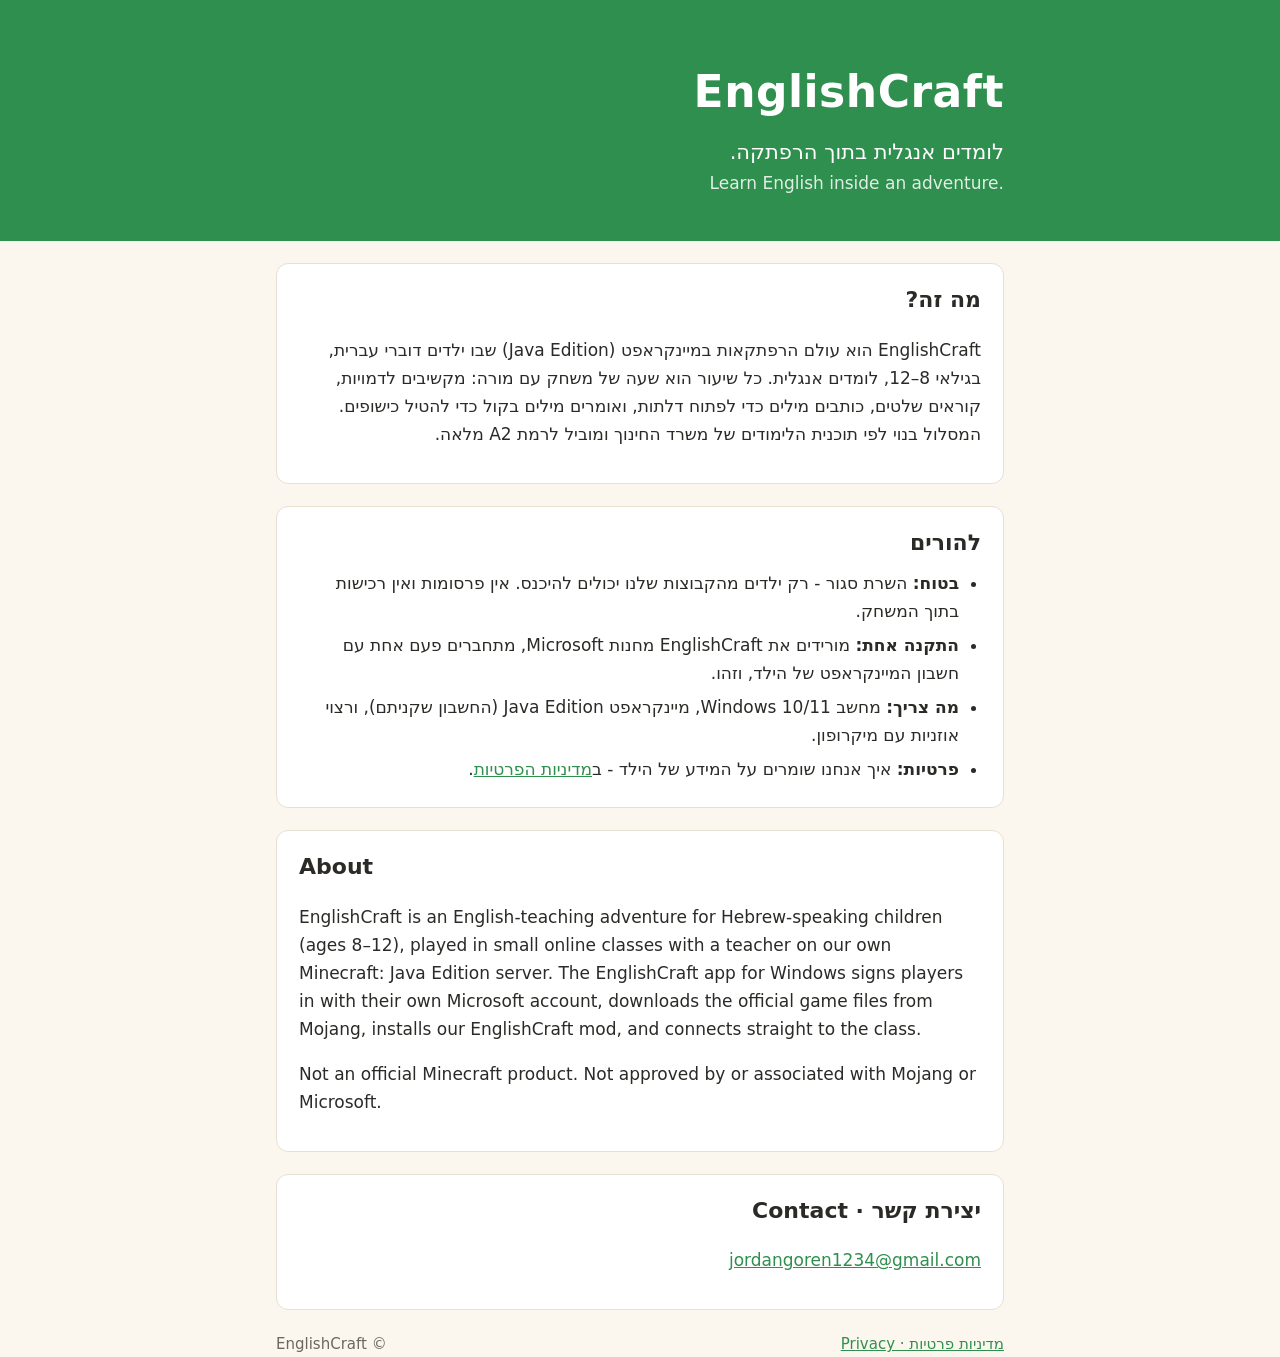
==== index.html @ e6efc265 "EnglishCraft info site and privacy policy Co-Authored-By: Claude Opus 5.5 <noreply@anthropic.com>" ====
<!doctype html>
<html lang="he" dir="rtl">
<head>
<meta charset="utf-8">
<meta name="viewport" content="width=device-width, initial-scale=1">
<title>EnglishCraft</title>
<meta name="description" content="EnglishCraft - לומדים אנגלית בתוך הרפתקה במיינקראפט, בקבוצות קטנות עם מורה.">
<link rel="stylesheet" href="style.css">
</head>
<body>
<header class="hero">
  <div class="wrap">
    <h1>EnglishCraft</h1>
    <p class="tag">לומדים אנגלית בתוך הרפתקה.</p>
    <p class="tag en" lang="en" dir="ltr">Learn English inside an adventure.</p>
  </div>
</header>

<main class="wrap">
  <section>
    <h2>מה זה?</h2>
    <p>EnglishCraft הוא עולם הרפתקאות במיינקראפט (Java Edition) שבו ילדים דוברי עברית, בגילאי 8–12, לומדים אנגלית.
      כל שיעור הוא שעה של משחק עם מורה: מקשיבים לדמויות, קוראים שלטים, כותבים מילים כדי לפתוח דלתות, ואומרים מילים בקול כדי להטיל כישופים.
      המסלול בנוי לפי תוכנית הלימודים של משרד החינוך ומוביל לרמת A2 מלאה.</p>
  </section>

  <section>
    <h2>להורים</h2>
    <ul>
      <li><b>בטוח:</b> השרת סגור - רק ילדים מהקבוצות שלנו יכולים להיכנס. אין פרסומות ואין רכישות בתוך המשחק.</li>
      <li><b>התקנה אחת:</b> מורידים את EnglishCraft מחנות Microsoft, מתחברים פעם אחת עם חשבון המיינקראפט של הילד, וזהו.</li>
      <li><b>מה צריך:</b> מחשב Windows 10/11, מיינקראפט Java Edition (החשבון שקניתם), ורצוי אוזניות עם מיקרופון.</li>
      <li><b>פרטיות:</b> איך אנחנו שומרים על המידע של הילד - ב<a href="privacy.html">מדיניות הפרטיות</a>.</li>
    </ul>
  </section>

  <section lang="en" dir="ltr" class="en-block">
    <h2>About</h2>
    <p>EnglishCraft is an English-teaching adventure for Hebrew-speaking children (ages 8–12), played in small online classes with a teacher on our own Minecraft: Java Edition server.
      The EnglishCraft app for Windows signs players in with their own Microsoft account, downloads the official game files from Mojang, installs our EnglishCraft mod, and connects straight to the class.</p>
    <p>Not an official Minecraft product. Not approved by or associated with Mojang or Microsoft.</p>
  </section>

  <section>
    <h2>יצירת קשר · Contact</h2>
    <p><a href="mailto:jordangoren1234@gmail.com">jordangoren1234@gmail.com</a></p>
  </section>
</main>

<footer class="wrap">
  <a href="privacy.html">מדיניות פרטיות · Privacy</a>
  <span>© EnglishCraft</span>
</footer>
</body>
</html>
---- style.css ----
:root {
  --bg: #fbf7ef;
  --ink: #2b2a27;
  --muted: #6b675f;
  --accent: #2f8f4e;
  --accent-ink: #ffffff;
  --card: #ffffff;
  --line: #e7e0d2;
}
@media (prefers-color-scheme: dark) {
  :root {
    --bg: #1c1b19;
    --ink: #eeeae2;
    --muted: #a8a397;
    --accent: #4fbf73;
    --accent-ink: #10150f;
    --card: #262522;
    --line: #3a3833;
  }
}
* { box-sizing: border-box; }
body {
  margin: 0;
  background: var(--bg);
  color: var(--ink);
  font: 17px/1.65 "Segoe UI", "Rubik", "Arial Hebrew", system-ui, sans-serif;
}
.wrap { max-width: 760px; margin: 0 auto; padding: 0 16px; }
.hero {
  background: var(--accent);
  color: var(--accent-ink);
  padding: 56px 0 44px;
}
.hero h1 { margin: 0 0 6px; font-size: 44px; letter-spacing: .5px; }
.tag { margin: 0; font-size: 21px; }
.tag.en { opacity: .85; font-size: 17px; text-align: right; }
main section {
  background: var(--card);
  border: 1px solid var(--line);
  border-radius: 12px;
  padding: 18px 22px;
  margin: 22px 0;
}
h2 { margin: 0 0 8px; font-size: 22px; }
h3 { margin: 18px 0 4px; font-size: 18px; }
ul { padding-inline-start: 22px; margin: 0; }
li { margin: 6px 0; }
a { color: var(--accent); }
.en-block { text-align: left; }
.muted { color: var(--muted); }
footer {
  display: flex;
  justify-content: space-between;
  gap: 12px;
  padding: 10px 16px 40px;
  color: var(--muted);
  font-size: 15px;
}
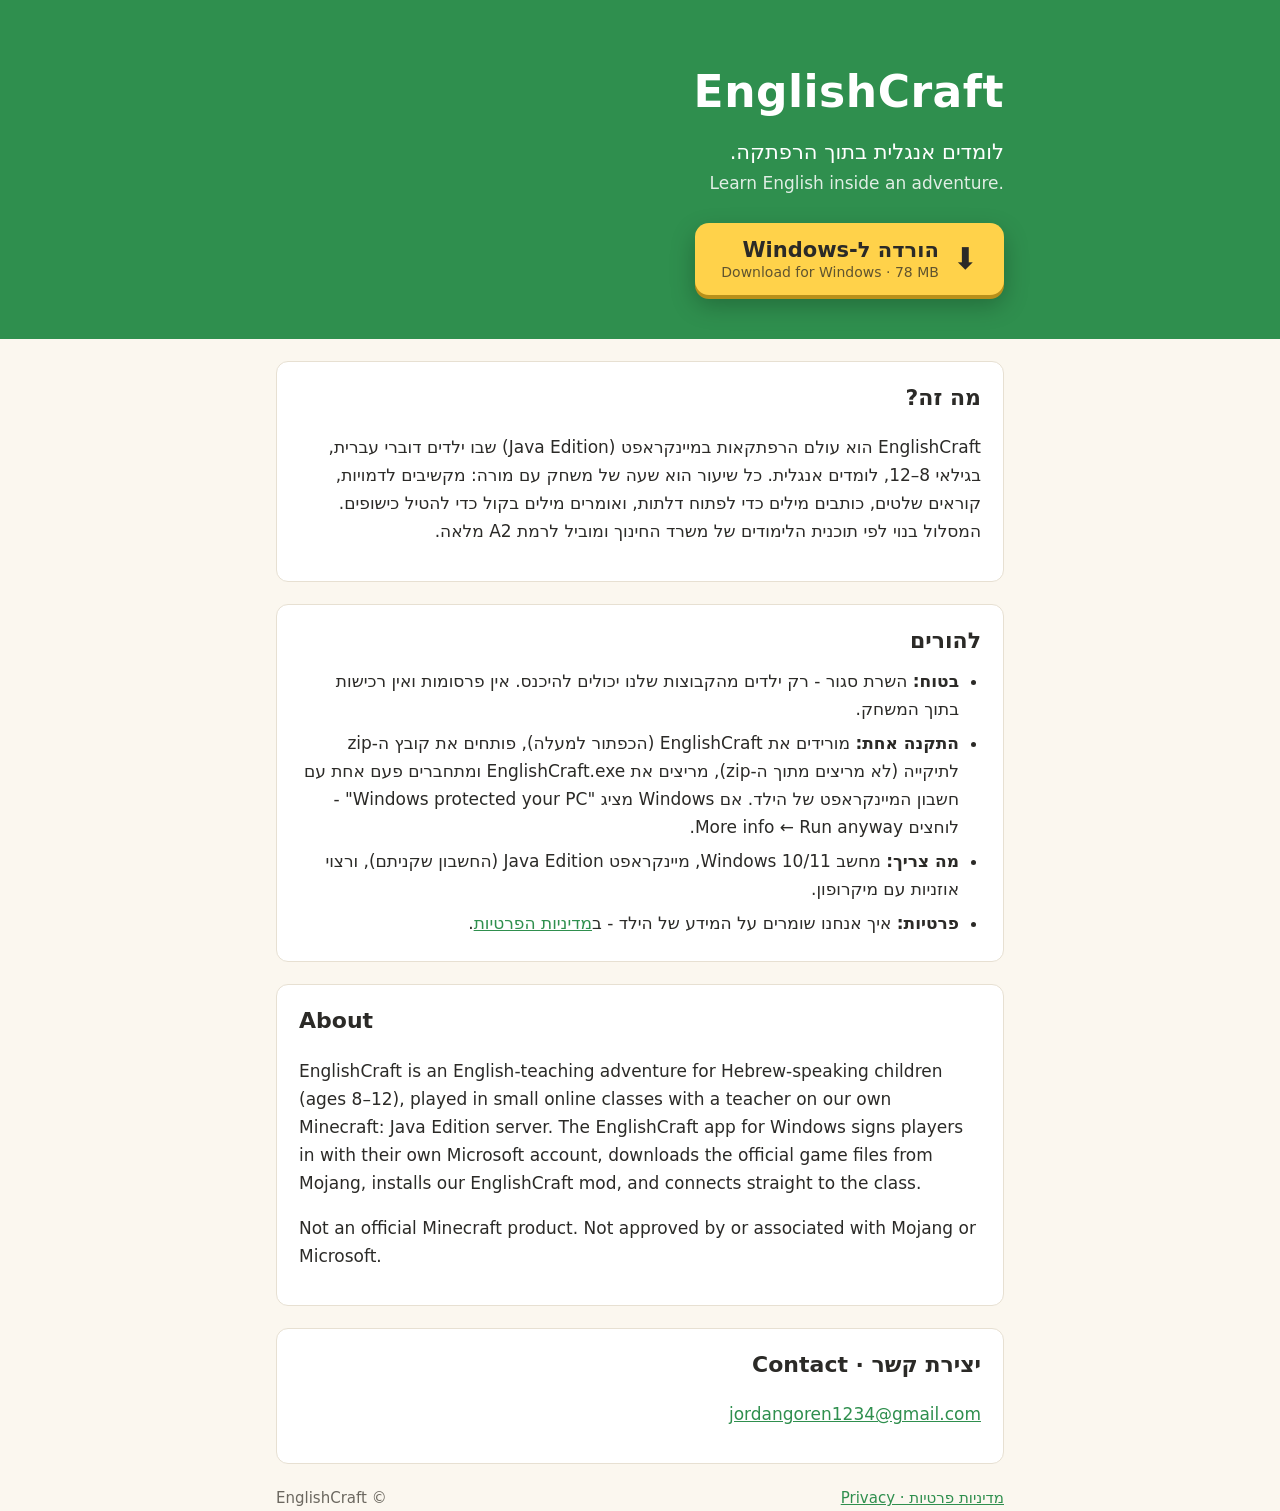
==== commit f3639e4d: "Add Windows launcher download button (served from GitHub Releases) Co-Authored-By: Claude Sonnet 5.5" ====
--- a/index.html
+++ b/index.html
@@ -13,6 +13,12 @@
     <h1>EnglishCraft</h1>
     <p class="tag">לומדים אנגלית בתוך הרפתקה.</p>
     <p class="tag en" lang="en" dir="ltr">Learn English inside an adventure.</p>
+    <p class="dl-wrap">
+      <a class="dl" href="https://github.com/JordanG8/englishcraft-site/releases/latest/download/EnglishCraft-Launcher-win64.zip" download>
+        <span class="dl-icon" aria-hidden="true">⬇</span>
+        <span class="dl-text"><b>הורדה ל-Windows</b><small lang="en" dir="ltr">Download for Windows · 78 MB</small></span>
+      </a>
+    </p>
   </div>
 </header>
 
@@ -28,7 +34,7 @@
     <h2>להורים</h2>
     <ul>
       <li><b>בטוח:</b> השרת סגור - רק ילדים מהקבוצות שלנו יכולים להיכנס. אין פרסומות ואין רכישות בתוך המשחק.</li>
-      <li><b>התקנה אחת:</b> מורידים את EnglishCraft מחנות Microsoft, מתחברים פעם אחת עם חשבון המיינקראפט של הילד, וזהו.</li>
+      <li><b>התקנה אחת:</b> מורידים את EnglishCraft (הכפתור למעלה), פותחים את קובץ ה-zip לתיקייה (לא מריצים מתוך ה-zip), מריצים את <span dir="ltr">EnglishCraft.exe</span> ומתחברים פעם אחת עם חשבון המיינקראפט של הילד. אם Windows מציג "Windows protected your PC" - לוחצים <span dir="ltr">More info ← Run anyway</span>.</li>
       <li><b>מה צריך:</b> מחשב Windows 10/11, מיינקראפט Java Edition (החשבון שקניתם), ורצוי אוזניות עם מיקרופון.</li>
       <li><b>פרטיות:</b> איך אנחנו שומרים על המידע של הילד - ב<a href="privacy.html">מדיניות הפרטיות</a>.</li>
     </ul>
--- a/style.css
+++ b/style.css
@@ -56,3 +56,24 @@
   color: var(--muted);
   font-size: 15px;
 }
+
+.dl-wrap { margin: 26px 0 0; }
+.dl {
+  display: inline-flex;
+  align-items: center;
+  gap: 14px;
+  padding: 14px 26px;
+  border-radius: 14px;
+  background: #ffd24a;
+  color: #2b2a27;
+  text-decoration: none;
+  box-shadow: 0 4px 0 #b8901a, 0 10px 24px rgba(0, 0, 0, .25);
+  transition: transform .12s, box-shadow .12s;
+}
+.dl:hover { transform: translateY(-2px); box-shadow: 0 6px 0 #b8901a, 0 14px 28px rgba(0, 0, 0, .3); }
+.dl:active { transform: translateY(3px); box-shadow: 0 1px 0 #b8901a; }
+.dl:focus-visible { outline: 3px solid #fff; outline-offset: 3px; }
+.dl-icon { font-size: 30px; line-height: 1; }
+.dl-text { display: flex; flex-direction: column; line-height: 1.25; }
+.dl-text b { font-size: 21px; }
+.dl-text small { font-size: 14px; opacity: .75; }
